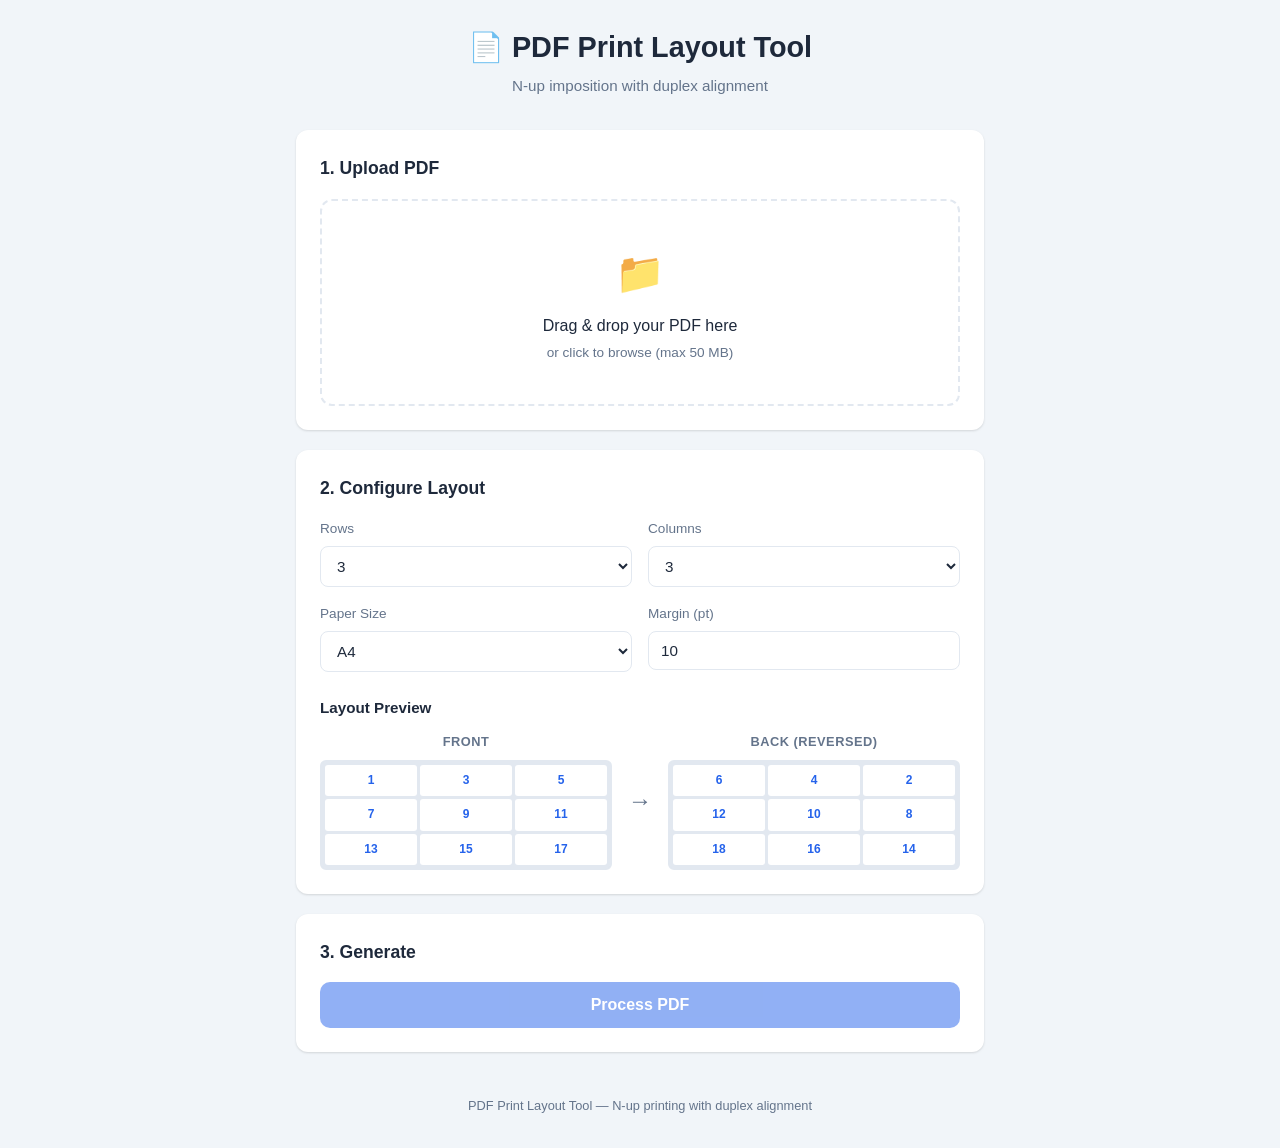
==== templates/index.html @ def8a6ed "init" ====
<!DOCTYPE html>
<html lang="en">
<head>
    <meta charset="UTF-8">
    <meta name="viewport" content="width=device-width, initial-scale=1.0">
    <title>PDF Print Layout Tool</title>
    <link rel="stylesheet" href="/static/css/style.css">
</head>
<body>
    <div class="container">
        <header>
            <h1>📄 PDF Print Layout Tool</h1>
            <p class="subtitle">N-up imposition with duplex alignment</p>
        </header>

        <main>
            <!-- Upload Section -->
            <section class="card">
                <h2>1. Upload PDF</h2>
                <div class="upload-zone" id="uploadZone">
                    <div class="upload-icon">📁</div>
                    <p>Drag & drop your PDF here</p>
                    <p class="upload-hint">or click to browse (max 50 MB)</p>
                    <input type="file" id="fileInput" accept=".pdf" hidden>
                </div>
                <div class="file-info" id="fileInfo" style="display: none;">
                    <span id="fileName"></span>
                    <button class="btn-remove" id="removeFile">✕</button>
                </div>
            </section>

            <!-- Settings Section -->
            <section class="card">
                <h2>2. Configure Layout</h2>
                <div class="settings-grid">
                    <div class="setting">
                        <label for="gridRows">Rows</label>
                        <select id="gridRows">
                            <option value="2">2</option>
                            <option value="3" selected>3</option>
                            <option value="4">4</option>
                            <option value="5">5</option>
                        </select>
                    </div>
                    <div class="setting">
                        <label for="gridCols">Columns</label>
                        <select id="gridCols">
                            <option value="2">2</option>
                            <option value="3" selected>3</option>
                            <option value="4">4</option>
                            <option value="5">5</option>
                        </select>
                    </div>
                    <div class="setting">
                        <label for="paperSize">Paper Size</label>
                        <select id="paperSize">
                            <option value="A4" selected>A4</option>
                            <option value="Letter">Letter</option>
                            <option value="A3">A3</option>
                            <option value="Legal">Legal</option>
                        </select>
                    </div>
                    <div class="setting">
                        <label for="margin">Margin (pt)</label>
                        <input type="number" id="margin" value="10" min="0" max="100" step="1">
                    </div>
                </div>

                <!-- Grid Preview -->
                <div class="grid-preview-section">
                    <h3>Layout Preview</h3>
                    <div class="preview-container">
                        <div class="preview-sheet">
                            <div class="preview-label">Front</div>
                            <div class="preview-grid" id="previewFront"></div>
                        </div>
                        <div class="preview-arrow">→</div>
                        <div class="preview-sheet">
                            <div class="preview-label">Back (reversed)</div>
                            <div class="preview-grid" id="previewBack"></div>
                        </div>
                    </div>
                </div>
            </section>

            <!-- Process Section -->
            <section class="card">
                <h2>3. Generate</h2>
                <button class="btn-primary" id="processBtn" disabled>
                    Process PDF
                </button>
                <div class="progress-container" id="progressContainer" style="display: none;">
                    <div class="progress-bar">
                        <div class="progress-fill" id="progressFill"></div>
                    </div>
                    <p class="progress-text" id="progressText">Processing...</p>
                </div>
            </section>

            <!-- Result Section -->
            <section class="card" id="resultSection" style="display: none;">
                <h2>4. Download</h2>
                <div class="result-info">
                    <p>Total sheets: <strong id="resultSheets"></strong></p>
                    <p>Output pages: <strong id="resultPages"></strong></p>
                </div>
                <a class="btn-download" id="downloadBtn" href="#">
                    ⬇ Download Imposed PDF
                </a>
            </section>
        </main>

        <footer>
            <p>PDF Print Layout Tool — N-up printing with duplex alignment</p>
        </footer>
    </div>

    <script src="/static/js/app.js"></script>
</body>
</html>
---- static/css/style.css ----
/* === Base Reset & Variables === */
*, *::before, *::after {
    box-sizing: border-box;
    margin: 0;
    padding: 0;
}

:root {
    --primary: #2563eb;
    --primary-hover: #1d4ed8;
    --success: #16a34a;
    --danger: #dc2626;
    --bg: #f1f5f9;
    --card-bg: #ffffff;
    --text: #1e293b;
    --text-muted: #64748b;
    --border: #e2e8f0;
    --radius: 12px;
    --shadow: 0 1px 3px rgba(0,0,0,0.08), 0 1px 2px rgba(0,0,0,0.06);
}

body {
    font-family: -apple-system, BlinkMacSystemFont, 'Segoe UI', Roboto, sans-serif;
    background: var(--bg);
    color: var(--text);
    line-height: 1.6;
    min-height: 100vh;
}

/* === Layout === */
.container {
    max-width: 720px;
    margin: 0 auto;
    padding: 24px 16px;
}

header {
    text-align: center;
    margin-bottom: 32px;
}

header h1 {
    font-size: 1.8rem;
    font-weight: 700;
    margin-bottom: 4px;
}

.subtitle {
    color: var(--text-muted);
    font-size: 0.95rem;
}

/* === Cards === */
.card {
    background: var(--card-bg);
    border-radius: var(--radius);
    box-shadow: var(--shadow);
    padding: 24px;
    margin-bottom: 20px;
}

.card h2 {
    font-size: 1.1rem;
    font-weight: 600;
    margin-bottom: 16px;
    color: var(--text);
}

/* === Upload Zone === */
.upload-zone {
    border: 2px dashed var(--border);
    border-radius: var(--radius);
    padding: 40px 20px;
    text-align: center;
    cursor: pointer;
    transition: border-color 0.2s, background 0.2s;
}

.upload-zone:hover,
.upload-zone.drag-over {
    border-color: var(--primary);
    background: #eff6ff;
}

.upload-icon {
    font-size: 2.5rem;
    margin-bottom: 8px;
}

.upload-hint {
    color: var(--text-muted);
    font-size: 0.85rem;
    margin-top: 4px;
}

.file-info {
    display: flex;
    align-items: center;
    justify-content: space-between;
    padding: 12px 16px;
    background: #f0fdf4;
    border-radius: 8px;
    border: 1px solid #bbf7d0;
    margin-top: 12px;
}

.file-info span {
    font-weight: 500;
    color: var(--success);
}

.btn-remove {
    background: none;
    border: none;
    color: var(--danger);
    cursor: pointer;
    font-size: 1.2rem;
    padding: 4px 8px;
    border-radius: 4px;
}

.btn-remove:hover {
    background: #fef2f2;
}

/* === Settings === */
.settings-grid {
    display: grid;
    grid-template-columns: 1fr 1fr;
    gap: 16px;
}

.setting label {
    display: block;
    font-size: 0.85rem;
    font-weight: 500;
    color: var(--text-muted);
    margin-bottom: 6px;
}

.setting select,
.setting input {
    width: 100%;
    padding: 10px 12px;
    border: 1px solid var(--border);
    border-radius: 8px;
    font-size: 0.95rem;
    background: var(--card-bg);
    color: var(--text);
}

.setting select:focus,
.setting input:focus {
    outline: none;
    border-color: var(--primary);
    box-shadow: 0 0 0 3px rgba(37, 99, 235, 0.1);
}

/* === Grid Preview === */
.grid-preview-section {
    margin-top: 24px;
}

.grid-preview-section h3 {
    font-size: 0.95rem;
    font-weight: 600;
    margin-bottom: 12px;
}

.preview-container {
    display: flex;
    align-items: center;
    justify-content: center;
    gap: 16px;
    flex-wrap: wrap;
}

.preview-sheet {
    flex: 1;
    min-width: 200px;
}

.preview-label {
    text-align: center;
    font-size: 0.8rem;
    font-weight: 600;
    color: var(--text-muted);
    margin-bottom: 8px;
    text-transform: uppercase;
    letter-spacing: 0.5px;
}

.preview-grid {
    display: grid;
    gap: 3px;
    background: var(--border);
    border: 2px solid var(--border);
    border-radius: 6px;
    padding: 3px;
}

.preview-cell {
    background: var(--card-bg);
    padding: 6px 4px;
    text-align: center;
    font-size: 0.75rem;
    font-weight: 600;
    color: var(--primary);
    border-radius: 3px;
    min-height: 28px;
    display: flex;
    align-items: center;
    justify-content: center;
}

.preview-cell.blank {
    color: var(--text-muted);
    background: #f8fafc;
}

.preview-arrow {
    font-size: 1.5rem;
    color: var(--text-muted);
    font-weight: 700;
}

/* === Buttons === */
.btn-primary {
    display: block;
    width: 100%;
    padding: 14px;
    background: var(--primary);
    color: white;
    border: none;
    border-radius: 10px;
    font-size: 1rem;
    font-weight: 600;
    cursor: pointer;
    transition: background 0.2s, transform 0.1s;
}

.btn-primary:hover:not(:disabled) {
    background: var(--primary-hover);
    transform: translateY(-1px);
}

.btn-primary:disabled {
    opacity: 0.5;
    cursor: not-allowed;
}

.btn-download {
    display: block;
    width: 100%;
    padding: 14px;
    background: var(--success);
    color: white;
    border: none;
    border-radius: 10px;
    font-size: 1rem;
    font-weight: 600;
    text-align: center;
    text-decoration: none;
    transition: background 0.2s;
}

.btn-download:hover {
    background: #15803d;
}

/* === Progress === */
.progress-container {
    margin-top: 16px;
}

.progress-bar {
    height: 6px;
    background: var(--border);
    border-radius: 3px;
    overflow: hidden;
}

.progress-fill {
    height: 100%;
    background: var(--primary);
    border-radius: 3px;
    width: 0%;
    transition: width 0.3s;
}

.progress-text {
    text-align: center;
    font-size: 0.85rem;
    color: var(--text-muted);
    margin-top: 8px;
}

/* === Result === */
.result-info {
    display: flex;
    gap: 24px;
    margin-bottom: 16px;
    color: var(--text-muted);
    font-size: 0.9rem;
}

.result-info strong {
    color: var(--text);
}

/* === Footer === */
footer {
    text-align: center;
    padding: 24px 0 8px;
    color: var(--text-muted);
    font-size: 0.8rem;
}

/* === Responsive === */
@media (max-width: 500px) {
    .settings-grid {
        grid-template-columns: 1fr;
    }

    .preview-container {
        flex-direction: column;
    }

    .preview-arrow {
        transform: rotate(90deg);
    }
}
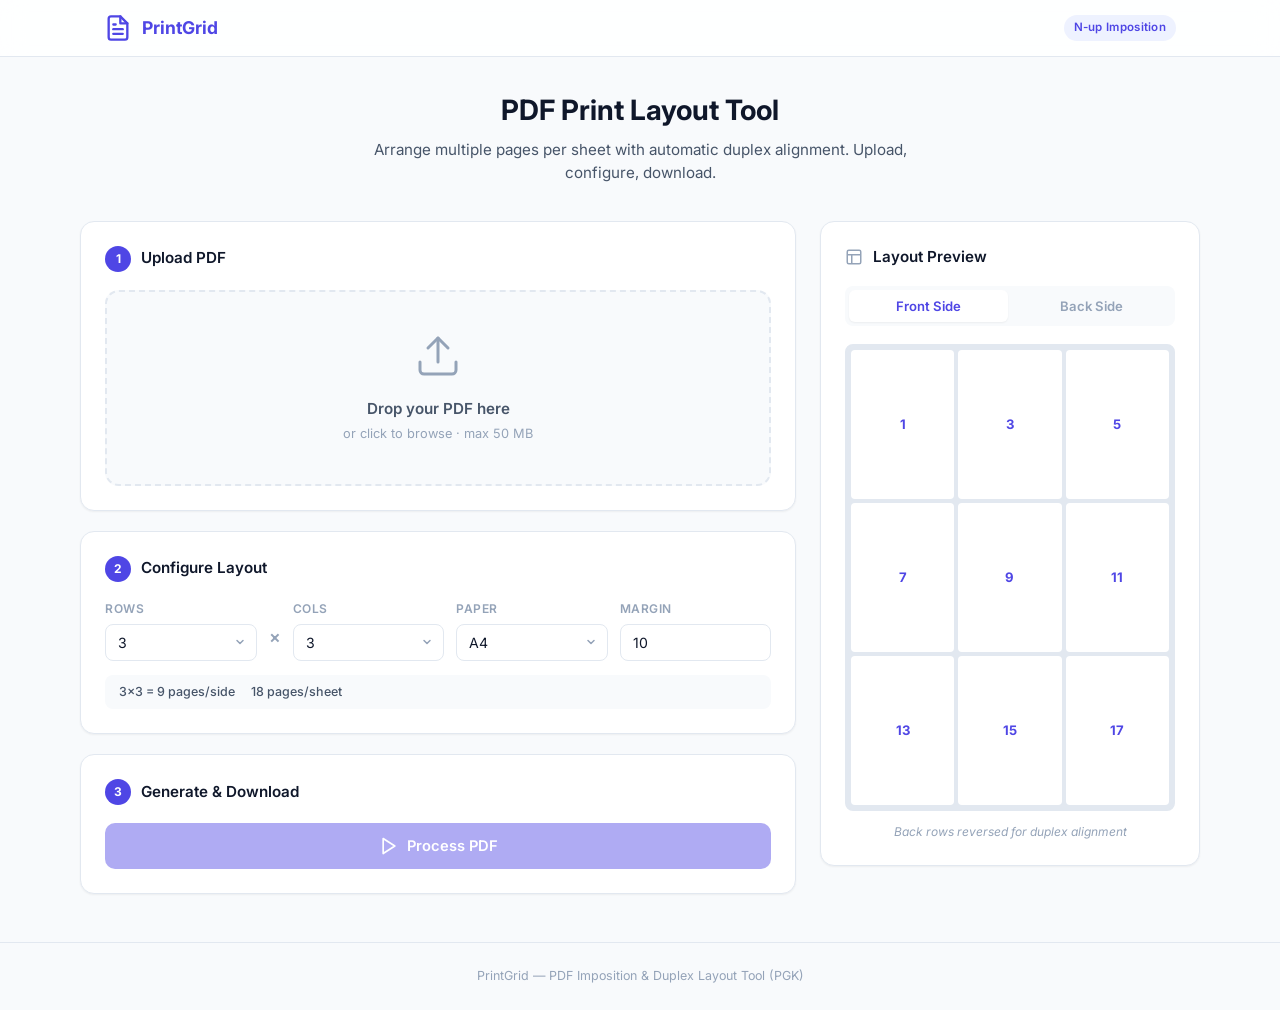
==== commit 867ca409: "init" ====
--- a/templates/index.html
+++ b/templates/index.html
@@ -3,115 +3,165 @@
 <head>
     <meta charset="UTF-8">
     <meta name="viewport" content="width=device-width, initial-scale=1.0">
-    <title>PDF Print Layout Tool</title>
+    <title>PrintGrid — PDF Imposition Tool</title>
+    <link rel="preconnect" href="https://fonts.googleapis.com">
+    <link rel="preconnect" href="https://fonts.gstatic.com" crossorigin>
+    <link href="https://fonts.googleapis.com/css2?family=Inter:wght@400;500;600;700&display=swap" rel="stylesheet">
     <link rel="stylesheet" href="/static/css/style.css">
 </head>
 <body>
-    <div class="container">
-        <header>
-            <h1>📄 PDF Print Layout Tool</h1>
-            <p class="subtitle">N-up imposition with duplex alignment</p>
-        </header>
+    <div class="app">
+        <!-- Navbar -->
+        <nav class="navbar">
+            <div class="nav-inner">
+                <div class="logo">
+                    <svg width="28" height="28" viewBox="0 0 24 24" fill="none" stroke="currentColor" stroke-width="2" stroke-linecap="round" stroke-linejoin="round"><path d="M14 2H6a2 2 0 0 0-2 2v16a2 2 0 0 0 2 2h12a2 2 0 0 0 2-2V8z"/><polyline points="14 2 14 8 20 8"/><line x1="16" y1="13" x2="8" y2="13"/><line x1="16" y1="17" x2="8" y2="17"/><polyline points="10 9 9 9 8 9"/></svg>
+                    <span>PrintGrid</span>
+                </div>
+                <div class="nav-badge">N-up Imposition</div>
+            </div>
+        </nav>
 
-        <main>
-            <!-- Upload Section -->
-            <section class="card">
-                <h2>1. Upload PDF</h2>
-                <div class="upload-zone" id="uploadZone">
-                    <div class="upload-icon">📁</div>
-                    <p>Drag & drop your PDF here</p>
-                    <p class="upload-hint">or click to browse (max 50 MB)</p>
-                    <input type="file" id="fileInput" accept=".pdf" hidden>
-                </div>
-                <div class="file-info" id="fileInfo" style="display: none;">
-                    <span id="fileName"></span>
-                    <button class="btn-remove" id="removeFile">✕</button>
-                </div>
-            </section>
+        <main class="main">
+            <div class="container">
+                <!-- Hero -->
+                <section class="hero">
+                    <h1>PDF Print Layout Tool</h1>
+                    <p>Arrange multiple pages per sheet with automatic duplex alignment. Upload, configure, download.</p>
+                </section>
 
-            <!-- Settings Section -->
-            <section class="card">
-                <h2>2. Configure Layout</h2>
-                <div class="settings-grid">
-                    <div class="setting">
-                        <label for="gridRows">Rows</label>
-                        <select id="gridRows">
-                            <option value="2">2</option>
-                            <option value="3" selected>3</option>
-                            <option value="4">4</option>
-                            <option value="5">5</option>
-                        </select>
+                <div class="workspace">
+                    <!-- Left Column: Upload + Settings -->
+                    <div class="col-left">
+                        <!-- Upload Card -->
+                        <div class="card" id="uploadCard">
+                            <div class="card-header">
+                                <div class="step-badge">1</div>
+                                <h2>Upload PDF</h2>
+                            </div>
+                            <div class="upload-zone" id="uploadZone">
+                                <svg class="upload-icon" width="48" height="48" viewBox="0 0 24 24" fill="none" stroke="currentColor" stroke-width="1.5" stroke-linecap="round" stroke-linejoin="round"><path d="M21 15v4a2 2 0 0 1-2 2H5a2 2 0 0 1-2-2v-4"/><polyline points="17 8 12 3 7 8"/><line x1="12" y1="3" x2="12" y2="15"/></svg>
+                                <p class="upload-title">Drop your PDF here</p>
+                                <p class="upload-hint">or click to browse &middot; max 50 MB</p>
+                                <input type="file" id="fileInput" accept=".pdf" hidden>
+                            </div>
+                            <div class="file-pill" id="fileInfo" style="display:none;">
+                                <svg width="18" height="18" viewBox="0 0 24 24" fill="none" stroke="currentColor" stroke-width="2"><path d="M14 2H6a2 2 0 0 0-2 2v16a2 2 0 0 0 2 2h12a2 2 0 0 0 2-2V8z"/><polyline points="14 2 14 8 20 8"/></svg>
+                                <span id="fileName"></span>
+                                <button class="pill-remove" id="removeFile" title="Remove file">
+                                    <svg width="16" height="16" viewBox="0 0 24 24" fill="none" stroke="currentColor" stroke-width="2"><line x1="18" y1="6" x2="6" y2="18"/><line x1="6" y1="6" x2="18" y2="18"/></svg>
+                                </button>
+                            </div>
+                        </div>
+
+                        <!-- Settings Card -->
+                        <div class="card">
+                            <div class="card-header">
+                                <div class="step-badge">2</div>
+                                <h2>Configure Layout</h2>
+                            </div>
+                            <div class="settings-row">
+                                <div class="field">
+                                    <label for="gridRows">Rows</label>
+                                    <select id="gridRows">
+                                        <option value="1">1</option>
+                                        <option value="2">2</option>
+                                        <option value="3" selected>3</option>
+                                        <option value="4">4</option>
+                                        <option value="5">5</option>
+                                    </select>
+                                </div>
+                                <div class="field-sep">&times;</div>
+                                <div class="field">
+                                    <label for="gridCols">Cols</label>
+                                    <select id="gridCols">
+                                        <option value="1">1</option>
+                                        <option value="2">2</option>
+                                        <option value="3" selected>3</option>
+                                        <option value="4">4</option>
+                                        <option value="5">5</option>
+                                    </select>
+                                </div>
+                                <div class="field">
+                                    <label for="paperSize">Paper</label>
+                                    <select id="paperSize">
+                                        <option value="A4" selected>A4</option>
+                                        <option value="Letter">Letter</option>
+                                        <option value="A3">A3</option>
+                                        <option value="Legal">Legal</option>
+                                    </select>
+                                </div>
+                                <div class="field">
+                                    <label for="margin">Margin</label>
+                                    <input type="number" id="margin" value="10" min="0" max="100" step="1">
+                                </div>
+                            </div>
+                            <div class="info-strip" id="infoStrip">
+                                <span id="infoSlots"></span>
+                                <span id="infoPagesPerSheet"></span>
+                            </div>
+                        </div>
+
+                        <!-- Action Card -->
+                        <div class="card">
+                            <div class="card-header">
+                                <div class="step-badge">3</div>
+                                <h2>Generate &amp; Download</h2>
+                            </div>
+                            <button class="btn-process" id="processBtn" disabled>
+                                <svg width="20" height="20" viewBox="0 0 24 24" fill="none" stroke="currentColor" stroke-width="2" stroke-linecap="round" stroke-linejoin="round"><polygon points="5 3 19 12 5 21 5 3"/></svg>
+                                <span>Process PDF</span>
+                            </button>
+                            <div class="progress-bar-container" id="progressContainer" style="display:none;">
+                                <div class="progress-track">
+                                    <div class="progress-fill" id="progressFill"></div>
+                                </div>
+                                <span class="progress-label" id="progressText">Uploading...</span>
+                            </div>
+                            <!-- Result -->
+                            <div class="result-panel" id="resultSection" style="display:none;">
+                                <div class="result-stats">
+                                    <div class="stat">
+                                        <span class="stat-value" id="resultSheets">0</span>
+                                        <span class="stat-label">Sheets</span>
+                                    </div>
+                                    <div class="stat">
+                                        <span class="stat-value" id="resultPages">0</span>
+                                        <span class="stat-label">Pages</span>
+                                    </div>
+                                </div>
+                                <a class="btn-download" id="downloadBtn" href="#">
+                                    <svg width="20" height="20" viewBox="0 0 24 24" fill="none" stroke="currentColor" stroke-width="2" stroke-linecap="round" stroke-linejoin="round"><path d="M21 15v4a2 2 0 0 1-2 2H5a2 2 0 0 1-2-2v-4"/><polyline points="7 10 12 15 17 10"/><line x1="12" y1="15" x2="12" y2="3"/></svg>
+                                    <span>Download Imposed PDF</span>
+                                </a>
+                            </div>
+                        </div>
                     </div>
-                    <div class="setting">
-                        <label for="gridCols">Columns</label>
-                        <select id="gridCols">
-                            <option value="2">2</option>
-                            <option value="3" selected>3</option>
-                            <option value="4">4</option>
-                            <option value="5">5</option>
-                        </select>
-                    </div>
-                    <div class="setting">
-                        <label for="paperSize">Paper Size</label>
-                        <select id="paperSize">
-                            <option value="A4" selected>A4</option>
-                            <option value="Letter">Letter</option>
-                            <option value="A3">A3</option>
-                            <option value="Legal">Legal</option>
-                        </select>
-                    </div>
-                    <div class="setting">
-                        <label for="margin">Margin (pt)</label>
-                        <input type="number" id="margin" value="10" min="0" max="100" step="1">
-                    </div>
-                </div>
 
-                <!-- Grid Preview -->
-                <div class="grid-preview-section">
-                    <h3>Layout Preview</h3>
-                    <div class="preview-container">
-                        <div class="preview-sheet">
-                            <div class="preview-label">Front</div>
-                            <div class="preview-grid" id="previewFront"></div>
-                        </div>
-                        <div class="preview-arrow">→</div>
-                        <div class="preview-sheet">
-                            <div class="preview-label">Back (reversed)</div>
-                            <div class="preview-grid" id="previewBack"></div>
+                    <!-- Right Column: Live Preview -->
+                    <div class="col-right">
+                        <div class="card preview-card">
+                            <div class="card-header">
+                                <svg width="18" height="18" viewBox="0 0 24 24" fill="none" stroke="currentColor" stroke-width="2"><rect x="3" y="3" width="18" height="18" rx="2" ry="2"/><line x1="3" y1="9" x2="21" y2="9"/><line x1="9" y1="21" x2="9" y2="9"/></svg>
+                                <h2>Layout Preview</h2>
+                            </div>
+                            <div class="preview-tabs">
+                                <button class="preview-tab active" data-side="front">Front Side</button>
+                                <button class="preview-tab" data-side="back">Back Side</button>
+                            </div>
+                            <div class="preview-stage">
+                                <div class="preview-page" id="previewFront"></div>
+                                <div class="preview-page" id="previewBack" style="display:none;"></div>
+                            </div>
+                            <p class="preview-caption" id="previewCaption">Back rows reversed for duplex alignment</p>
                         </div>
                     </div>
                 </div>
-            </section>
-
-            <!-- Process Section -->
-            <section class="card">
-                <h2>3. Generate</h2>
-                <button class="btn-primary" id="processBtn" disabled>
-                    Process PDF
-                </button>
-                <div class="progress-container" id="progressContainer" style="display: none;">
-                    <div class="progress-bar">
-                        <div class="progress-fill" id="progressFill"></div>
-                    </div>
-                    <p class="progress-text" id="progressText">Processing...</p>
-                </div>
-            </section>
-
-            <!-- Result Section -->
-            <section class="card" id="resultSection" style="display: none;">
-                <h2>4. Download</h2>
-                <div class="result-info">
-                    <p>Total sheets: <strong id="resultSheets"></strong></p>
-                    <p>Output pages: <strong id="resultPages"></strong></p>
-                </div>
-                <a class="btn-download" id="downloadBtn" href="#">
-                    ⬇ Download Imposed PDF
-                </a>
-            </section>
+            </div>
         </main>
 
-        <footer>
-            <p>PDF Print Layout Tool — N-up printing with duplex alignment</p>
+        <footer class="footer">
+            <p>PrintGrid &mdash; PDF Imposition &amp; Duplex Layout Tool (PGK)</p>
         </footer>
     </div>
 
--- a/static/css/style.css
+++ b/static/css/style.css
@@ -1,69 +1,134 @@
-/* === Base Reset & Variables === */
-*, *::before, *::after {
-    box-sizing: border-box;
-    margin: 0;
-    padding: 0;
-}
+/* === Reset & Variables === */
+*, *::before, *::after { box-sizing: border-box; margin: 0; padding: 0; }
 
 :root {
-    --primary: #2563eb;
-    --primary-hover: #1d4ed8;
-    --success: #16a34a;
-    --danger: #dc2626;
-    --bg: #f1f5f9;
-    --card-bg: #ffffff;
-    --text: #1e293b;
-    --text-muted: #64748b;
+    --font: 'Inter', -apple-system, BlinkMacSystemFont, 'Segoe UI', sans-serif;
+    --primary: #4f46e5;
+    --primary-light: #818cf8;
+    --primary-bg: #eef2ff;
+    --success: #059669;
+    --success-bg: #ecfdf5;
+    --danger: #ef4444;
+    --bg: #f8fafc;
+    --surface: #ffffff;
+    --text: #0f172a;
+    --text-secondary: #475569;
+    --text-muted: #94a3b8;
     --border: #e2e8f0;
-    --radius: 12px;
-    --shadow: 0 1px 3px rgba(0,0,0,0.08), 0 1px 2px rgba(0,0,0,0.06);
+    --border-focus: #4f46e5;
+    --radius: 14px;
+    --radius-sm: 8px;
+    --shadow-sm: 0 1px 2px rgba(0,0,0,.05);
+    --shadow: 0 1px 3px rgba(0,0,0,.06), 0 4px 12px rgba(0,0,0,.04);
+    --shadow-lg: 0 4px 6px rgba(0,0,0,.04), 0 10px 24px rgba(0,0,0,.06);
+    --transition: 150ms cubic-bezier(.4,0,.2,1);
 }
 
 body {
-    font-family: -apple-system, BlinkMacSystemFont, 'Segoe UI', Roboto, sans-serif;
+    font-family: var(--font);
     background: var(--bg);
     color: var(--text);
-    line-height: 1.6;
+    line-height: 1.5;
     min-height: 100vh;
+    -webkit-font-smoothing: antialiased;
+}
+
+/* === Navbar === */
+.navbar {
+    background: var(--surface);
+    border-bottom: 1px solid var(--border);
+    position: sticky;
+    top: 0;
+    z-index: 100;
+    backdrop-filter: blur(12px);
+    background: rgba(255,255,255,.85);
+}
+
+.nav-inner {
+    max-width: 1120px;
+    margin: 0 auto;
+    padding: 0 24px;
+    height: 56px;
+    display: flex;
+    align-items: center;
+    justify-content: space-between;
+}
+
+.logo {
+    display: flex;
+    align-items: center;
+    gap: 10px;
+    font-weight: 700;
+    font-size: 1.1rem;
+    color: var(--primary);
+}
+
+.logo svg { flex-shrink: 0; }
+
+.nav-badge {
+    font-size: 0.72rem;
+    font-weight: 600;
+    color: var(--primary);
+    background: var(--primary-bg);
+    padding: 4px 10px;
+    border-radius: 20px;
+    letter-spacing: .3px;
 }
 
 /* === Layout === */
-.container {
-    max-width: 720px;
-    margin: 0 auto;
-    padding: 24px 16px;
-}
-
-header {
-    text-align: center;
-    margin-bottom: 32px;
-}
-
-header h1 {
-    font-size: 1.8rem;
-    font-weight: 700;
-    margin-bottom: 4px;
-}
-
-.subtitle {
-    color: var(--text-muted);
-    font-size: 0.95rem;
-}
+.main { padding: 32px 24px 48px; }
+
+.container { max-width: 1120px; margin: 0 auto; }
+
+.hero { text-align: center; margin-bottom: 36px; }
+.hero h1 { font-size: 1.75rem; font-weight: 700; color: var(--text); margin-bottom: 8px; }
+.hero p { color: var(--text-secondary); font-size: 0.95rem; max-width: 540px; margin: 0 auto; }
+
+.workspace {
+    display: grid;
+    grid-template-columns: 1fr 380px;
+    gap: 24px;
+    align-items: start;
+}
+
+.col-left { display: flex; flex-direction: column; gap: 20px; }
 
 /* === Cards === */
 .card {
-    background: var(--card-bg);
+    background: var(--surface);
+    border: 1px solid var(--border);
     border-radius: var(--radius);
-    box-shadow: var(--shadow);
     padding: 24px;
-    margin-bottom: 20px;
-}
-
-.card h2 {
-    font-size: 1.1rem;
-    font-weight: 600;
-    margin-bottom: 16px;
+    box-shadow: var(--shadow-sm);
+    transition: box-shadow var(--transition);
+}
+
+.card:hover { box-shadow: var(--shadow); }
+
+.card-header {
+    display: flex;
+    align-items: center;
+    gap: 10px;
+    margin-bottom: 18px;
+}
+
+.card-header h2 {
+    font-size: 0.95rem;
+    font-weight: 600;
     color: var(--text);
+}
+
+.card-header svg { color: var(--text-muted); }
+
+.step-badge {
+    width: 26px; height: 26px;
+    background: var(--primary);
+    color: white;
+    border-radius: 50%;
+    display: flex; align-items: center; justify-content: center;
+    font-size: 0.75rem;
+    font-weight: 700;
+    flex-shrink: 0;
 }
 
 /* === Upload Zone === */
@@ -73,260 +138,339 @@
     padding: 40px 20px;
     text-align: center;
     cursor: pointer;
-    transition: border-color 0.2s, background 0.2s;
+    transition: all var(--transition);
+    background: var(--bg);
 }
 
 .upload-zone:hover,
 .upload-zone.drag-over {
     border-color: var(--primary);
-    background: #eff6ff;
-}
-
-.upload-icon {
-    font-size: 2.5rem;
-    margin-bottom: 8px;
-}
-
-.upload-hint {
-    color: var(--text-muted);
-    font-size: 0.85rem;
-    margin-top: 4px;
-}
-
-.file-info {
-    display: flex;
-    align-items: center;
-    justify-content: space-between;
-    padding: 12px 16px;
-    background: #f0fdf4;
-    border-radius: 8px;
-    border: 1px solid #bbf7d0;
-    margin-top: 12px;
-}
-
-.file-info span {
+    background: var(--primary-bg);
+}
+
+.upload-zone.drag-over { transform: scale(1.01); }
+
+.upload-icon { color: var(--text-muted); margin-bottom: 12px; transition: color var(--transition); }
+.upload-zone:hover .upload-icon { color: var(--primary); }
+.upload-title { font-weight: 600; font-size: 0.95rem; color: var(--text-secondary); margin-bottom: 4px; }
+.upload-hint { font-size: 0.8rem; color: var(--text-muted); }
+
+.file-pill {
+    display: flex;
+    align-items: center;
+    gap: 10px;
+    padding: 10px 14px;
+    background: var(--success-bg);
+    border: 1px solid #a7f3d0;
+    border-radius: 10px;
+    margin-top: 14px;
+}
+
+.file-pill svg { color: var(--success); flex-shrink: 0; }
+.file-pill span { flex: 1; font-size: 0.87rem; font-weight: 500; color: var(--success); overflow: hidden; text-overflow: ellipsis; white-space: nowrap; }
+
+.pill-remove {
+    background: none; border: none; cursor: pointer; padding: 4px;
+    color: var(--text-muted); border-radius: 6px; display: flex;
+    transition: all var(--transition);
+}
+.pill-remove:hover { background: #fef2f2; color: var(--danger); }
+
+/* === Settings === */
+.settings-row {
+    display: flex;
+    align-items: flex-end;
+    gap: 12px;
+    flex-wrap: wrap;
+}
+
+.field { flex: 1; min-width: 80px; }
+.field label {
+    display: block;
+    font-size: 0.75rem;
+    font-weight: 600;
+    color: var(--text-muted);
+    margin-bottom: 6px;
+    text-transform: uppercase;
+    letter-spacing: .5px;
+}
+
+.field select,
+.field input {
+    width: 100%;
+    padding: 9px 12px;
+    border: 1px solid var(--border);
+    border-radius: var(--radius-sm);
+    font-size: 0.88rem;
+    font-family: var(--font);
+    background: var(--surface);
+    color: var(--text);
+    transition: border-color var(--transition), box-shadow var(--transition);
+    appearance: none;
+    -webkit-appearance: none;
+}
+
+.field select {
+    background-image: url("data:image/svg+xml,%3Csvg width='12' height='12' viewBox='0 0 12 12' fill='none' xmlns='http://www.w3.org/2000/svg'%3E%3Cpath d='M3 4.5L6 7.5L9 4.5' stroke='%2394a3b8' stroke-width='1.5' stroke-linecap='round' stroke-linejoin='round'/%3E%3C/svg%3E");
+    background-repeat: no-repeat;
+    background-position: right 10px center;
+    padding-right: 30px;
+}
+
+.field select:focus,
+.field input:focus {
+    outline: none;
+    border-color: var(--border-focus);
+    box-shadow: 0 0 0 3px rgba(79,70,229,.12);
+}
+
+.field-sep {
+    color: var(--text-muted);
+    font-weight: 600;
+    font-size: 1.1rem;
+    padding-bottom: 10px;
+}
+
+.info-strip {
+    display: flex;
+    gap: 16px;
+    margin-top: 14px;
+    padding: 8px 14px;
+    background: var(--bg);
+    border-radius: var(--radius-sm);
+    font-size: 0.78rem;
+    color: var(--text-secondary);
     font-weight: 500;
-    color: var(--success);
-}
-
-.btn-remove {
-    background: none;
-    border: none;
-    color: var(--danger);
-    cursor: pointer;
-    font-size: 1.2rem;
-    padding: 4px 8px;
-    border-radius: 4px;
-}
-
-.btn-remove:hover {
-    background: #fef2f2;
-}
-
-/* === Settings === */
-.settings-grid {
-    display: grid;
-    grid-template-columns: 1fr 1fr;
-    gap: 16px;
-}
-
-.setting label {
-    display: block;
-    font-size: 0.85rem;
-    font-weight: 500;
-    color: var(--text-muted);
-    margin-bottom: 6px;
-}
-
-.setting select,
-.setting input {
+}
+
+/* === Process Button === */
+.btn-process {
+    display: flex;
+    align-items: center;
+    justify-content: center;
+    gap: 8px;
     width: 100%;
-    padding: 10px 12px;
-    border: 1px solid var(--border);
-    border-radius: 8px;
-    font-size: 0.95rem;
-    background: var(--card-bg);
-    color: var(--text);
-}
-
-.setting select:focus,
-.setting input:focus {
-    outline: none;
-    border-color: var(--primary);
-    box-shadow: 0 0 0 3px rgba(37, 99, 235, 0.1);
-}
-
-/* === Grid Preview === */
-.grid-preview-section {
-    margin-top: 24px;
-}
-
-.grid-preview-section h3 {
-    font-size: 0.95rem;
-    font-weight: 600;
-    margin-bottom: 12px;
-}
-
-.preview-container {
-    display: flex;
-    align-items: center;
-    justify-content: center;
-    gap: 16px;
-    flex-wrap: wrap;
-}
-
-.preview-sheet {
-    flex: 1;
-    min-width: 200px;
-}
-
-.preview-label {
-    text-align: center;
-    font-size: 0.8rem;
-    font-weight: 600;
-    color: var(--text-muted);
-    margin-bottom: 8px;
-    text-transform: uppercase;
-    letter-spacing: 0.5px;
-}
-
-.preview-grid {
-    display: grid;
-    gap: 3px;
-    background: var(--border);
-    border: 2px solid var(--border);
-    border-radius: 6px;
-    padding: 3px;
-}
-
-.preview-cell {
-    background: var(--card-bg);
-    padding: 6px 4px;
-    text-align: center;
-    font-size: 0.75rem;
-    font-weight: 600;
-    color: var(--primary);
-    border-radius: 3px;
-    min-height: 28px;
-    display: flex;
-    align-items: center;
-    justify-content: center;
-}
-
-.preview-cell.blank {
-    color: var(--text-muted);
-    background: #f8fafc;
-}
-
-.preview-arrow {
-    font-size: 1.5rem;
-    color: var(--text-muted);
-    font-weight: 700;
-}
-
-/* === Buttons === */
-.btn-primary {
-    display: block;
-    width: 100%;
-    padding: 14px;
+    padding: 13px;
     background: var(--primary);
     color: white;
     border: none;
     border-radius: 10px;
-    font-size: 1rem;
-    font-weight: 600;
+    font-size: 0.92rem;
+    font-weight: 600;
+    font-family: var(--font);
     cursor: pointer;
-    transition: background 0.2s, transform 0.1s;
-}
-
-.btn-primary:hover:not(:disabled) {
-    background: var(--primary-hover);
+    transition: all var(--transition);
+}
+
+.btn-process:hover:not(:disabled) {
+    background: #4338ca;
+    box-shadow: 0 4px 14px rgba(79,70,229,.35);
     transform: translateY(-1px);
 }
 
-.btn-primary:disabled {
-    opacity: 0.5;
+.btn-process:active:not(:disabled) { transform: translateY(0); }
+
+.btn-process:disabled {
+    opacity: .45;
     cursor: not-allowed;
-}
+    box-shadow: none;
+}
+
+/* === Progress === */
+.progress-bar-container {
+    display: flex;
+    align-items: center;
+    gap: 12px;
+    margin-top: 14px;
+}
+
+.progress-track {
+    flex: 1;
+    height: 6px;
+    background: var(--border);
+    border-radius: 3px;
+    overflow: hidden;
+}
+
+.progress-fill {
+    height: 100%;
+    width: 0%;
+    background: linear-gradient(90deg, var(--primary), var(--primary-light));
+    border-radius: 3px;
+    transition: width .4s ease;
+}
+
+.progress-label {
+    font-size: 0.78rem;
+    font-weight: 500;
+    color: var(--text-muted);
+    white-space: nowrap;
+}
+
+/* === Result === */
+.result-panel { margin-top: 18px; }
+
+.result-stats {
+    display: flex;
+    gap: 24px;
+    margin-bottom: 14px;
+}
+
+.stat { text-align: center; }
+.stat-value { display: block; font-size: 1.5rem; font-weight: 700; color: var(--primary); }
+.stat-label { font-size: 0.72rem; font-weight: 600; color: var(--text-muted); text-transform: uppercase; letter-spacing: .5px; }
 
 .btn-download {
-    display: block;
+    display: flex;
+    align-items: center;
+    justify-content: center;
+    gap: 8px;
     width: 100%;
-    padding: 14px;
+    padding: 13px;
     background: var(--success);
     color: white;
     border: none;
     border-radius: 10px;
-    font-size: 1rem;
-    font-weight: 600;
+    font-size: 0.92rem;
+    font-weight: 600;
+    font-family: var(--font);
+    text-decoration: none;
+    cursor: pointer;
+    transition: all var(--transition);
+}
+
+.btn-download:hover {
+    background: #047857;
+    box-shadow: 0 4px 14px rgba(5,150,105,.3);
+    transform: translateY(-1px);
+}
+
+/* === Preview Card === */
+.preview-card {
+    position: sticky;
+    top: 80px;
+}
+
+.preview-tabs {
+    display: flex;
+    gap: 4px;
+    background: var(--bg);
+    padding: 4px;
+    border-radius: var(--radius-sm);
+    margin-bottom: 18px;
+}
+
+.preview-tab {
+    flex: 1;
+    padding: 8px;
+    border: none;
+    background: none;
+    font-family: var(--font);
+    font-size: 0.82rem;
+    font-weight: 600;
+    color: var(--text-muted);
+    border-radius: 6px;
+    cursor: pointer;
+    transition: all var(--transition);
+}
+
+.preview-tab.active {
+    background: var(--surface);
+    color: var(--primary);
+    box-shadow: var(--shadow-sm);
+}
+
+.preview-tab:hover:not(.active) { color: var(--text-secondary); }
+
+.preview-stage { min-height: 200px; }
+
+.preview-page {
+    display: grid;
+    gap: 4px;
+    background: var(--border);
+    border: 2px solid var(--border);
+    border-radius: var(--radius-sm);
+    padding: 4px;
+    aspect-ratio: 210/297; /* A4 proportions */
+}
+
+.preview-cell {
+    background: var(--surface);
+    display: flex;
+    align-items: center;
+    justify-content: center;
+    font-size: 0.82rem;
+    font-weight: 700;
+    color: var(--primary);
+    border-radius: 4px;
+    transition: all var(--transition);
+    position: relative;
+}
+
+.preview-cell:hover {
+    background: var(--primary-bg);
+    transform: scale(1.04);
+}
+
+.preview-cell.blank {
+    background: var(--bg);
+    color: var(--text-muted);
+}
+
+.preview-caption {
     text-align: center;
-    text-decoration: none;
-    transition: background 0.2s;
-}
-
-.btn-download:hover {
-    background: #15803d;
-}
-
-/* === Progress === */
-.progress-container {
-    margin-top: 16px;
-}
-
-.progress-bar {
-    height: 6px;
-    background: var(--border);
-    border-radius: 3px;
-    overflow: hidden;
-}
-
-.progress-fill {
-    height: 100%;
-    background: var(--primary);
-    border-radius: 3px;
-    width: 0%;
-    transition: width 0.3s;
-}
-
-.progress-text {
+    font-size: 0.75rem;
+    color: var(--text-muted);
+    margin-top: 12px;
+    font-style: italic;
+}
+
+/* === Footer === */
+.footer {
     text-align: center;
-    font-size: 0.85rem;
-    color: var(--text-muted);
-    margin-top: 8px;
-}
-
-/* === Result === */
-.result-info {
-    display: flex;
-    gap: 24px;
-    margin-bottom: 16px;
-    color: var(--text-muted);
-    font-size: 0.9rem;
-}
-
-.result-info strong {
-    color: var(--text);
-}
-
-/* === Footer === */
-footer {
-    text-align: center;
-    padding: 24px 0 8px;
-    color: var(--text-muted);
-    font-size: 0.8rem;
-}
+    padding: 24px;
+    color: var(--text-muted);
+    font-size: 0.78rem;
+    border-top: 1px solid var(--border);
+}
+
+/* === Animations === */
+@keyframes fadeUp {
+    from { opacity: 0; transform: translateY(12px); }
+    to { opacity: 1; transform: translateY(0); }
+}
+
+.card { animation: fadeUp .35s ease both; }
+.col-left .card:nth-child(1) { animation-delay: 0s; }
+.col-left .card:nth-child(2) { animation-delay: .06s; }
+.col-left .card:nth-child(3) { animation-delay: .12s; }
+.col-right .card { animation-delay: .08s; }
+
+@keyframes pulse {
+    0%, 100% { opacity: 1; }
+    50% { opacity: .6; }
+}
+
+.processing .btn-process span { animation: pulse 1.5s ease infinite; }
 
 /* === Responsive === */
-@media (max-width: 500px) {
-    .settings-grid {
+@media (max-width: 800px) {
+    .workspace {
         grid-template-columns: 1fr;
     }
 
-    .preview-container {
-        flex-direction: column;
-    }
-
-    .preview-arrow {
-        transform: rotate(90deg);
-    }
-}
+    .col-right { order: -1; }
+
+    .preview-card { position: static; }
+
+    .settings-row { gap: 8px; }
+    .field { min-width: 70px; }
+}
+
+@media (max-width: 480px) {
+    .main { padding: 20px 12px 32px; }
+    .hero h1 { font-size: 1.4rem; }
+    .settings-row { flex-direction: column; }
+    .field-sep { display: none; }
+    .field { min-width: 100%; }
+}
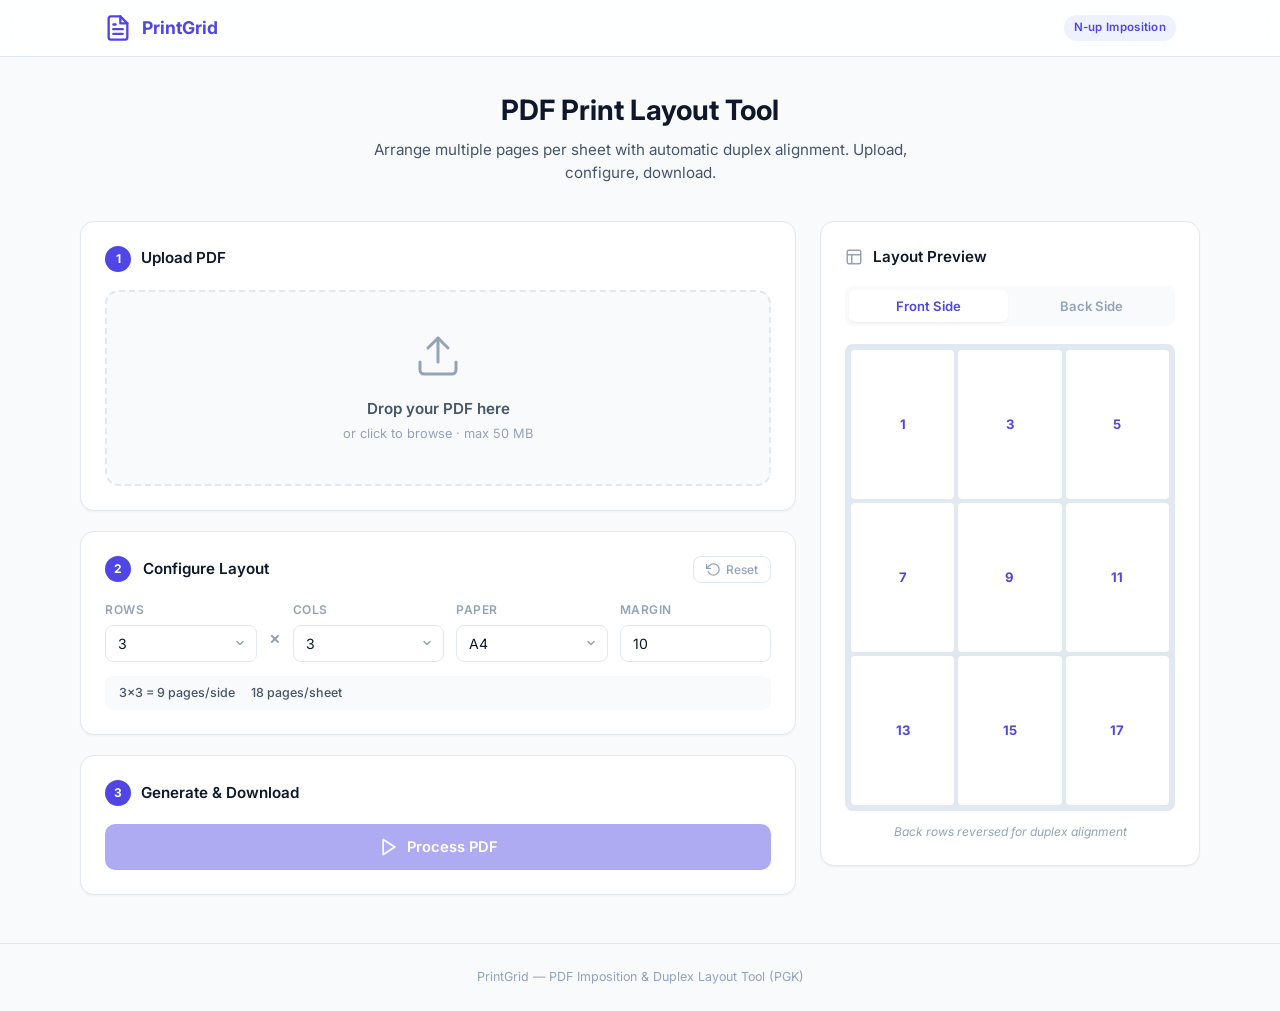
==== commit c032818e: "init" ====
--- a/templates/index.html
+++ b/templates/index.html
@@ -56,9 +56,15 @@
 
                         <!-- Settings Card -->
                         <div class="card">
-                            <div class="card-header">
-                                <div class="step-badge">2</div>
-                                <h2>Configure Layout</h2>
+                            <div class="card-header" style="display:flex; align-items:center; justify-content:space-between;">
+                                <div style="display:flex; align-items:center; gap:12px;">
+                                    <div class="step-badge">2</div>
+                                    <h2>Configure Layout</h2>
+                                </div>
+                                <button class="btn-reset-layout" id="resetLayout" title="Reset to defaults">
+                                    <svg width="15" height="15" viewBox="0 0 24 24" fill="none" stroke="currentColor" stroke-width="2" stroke-linecap="round" stroke-linejoin="round"><polyline points="1 4 1 10 7 10"/><path d="M3.51 15a9 9 0 1 0 2.13-9.36L1 10"/></svg>
+                                    <span>Reset</span>
+                                </button>
                             </div>
                             <div class="settings-row">
                                 <div class="field">
@@ -113,8 +119,13 @@
                                 <span>Process PDF</span>
                             </button>
                             <div class="progress-bar-container" id="progressContainer" style="display:none;">
-                                <div class="progress-track">
-                                    <div class="progress-fill" id="progressFill"></div>
+                                <div class="progress-row">
+                                    <div class="progress-track">
+                                        <div class="progress-fill" id="progressFill"></div>
+                                    </div>
+                                    <button class="btn-cancel" id="cancelBtn" title="Cancel processing">
+                                        <svg width="18" height="18" viewBox="0 0 24 24" fill="none" stroke="currentColor" stroke-width="2.5" stroke-linecap="round" stroke-linejoin="round"><line x1="18" y1="6" x2="6" y2="18"/><line x1="6" y1="6" x2="18" y2="18"/></svg>
+                                    </button>
                                 </div>
                                 <span class="progress-label" id="progressText">Uploading...</span>
                             </div>
--- a/static/css/style.css
+++ b/static/css/style.css
@@ -279,9 +279,15 @@
 /* === Progress === */
 .progress-bar-container {
     display: flex;
-    align-items: center;
-    gap: 12px;
+    flex-direction: column;
+    gap: 6px;
     margin-top: 14px;
+}
+
+.progress-row {
+    display: flex;
+    align-items: center;
+    gap: 10px;
 }
 
 .progress-track {
@@ -298,6 +304,48 @@
     background: linear-gradient(90deg, var(--primary), var(--primary-light));
     border-radius: 3px;
     transition: width .4s ease;
+}
+
+.btn-reset-layout {
+    display: inline-flex;
+    align-items: center;
+    gap: 5px;
+    padding: 5px 12px;
+    border: 1px solid var(--border);
+    border-radius: 8px;
+    background: var(--bg-card);
+    color: var(--text-muted);
+    font-family: var(--font);
+    font-size: .75rem;
+    font-weight: 500;
+    cursor: pointer;
+    transition: all .2s ease;
+}
+
+.btn-reset-layout:hover {
+    color: var(--primary);
+    border-color: var(--primary);
+    background: #eef2ff;
+}
+
+.btn-cancel {
+    display: flex;
+    align-items: center;
+    justify-content: center;
+    width: 30px;
+    height: 30px;
+    border: none;
+    border-radius: 50%;
+    background: var(--bg-card);
+    color: var(--text-muted);
+    cursor: pointer;
+    transition: all .2s ease;
+    flex-shrink: 0;
+}
+
+.btn-cancel:hover {
+    background: #fee2e2;
+    color: #dc2626;
 }
 
 .progress-label {
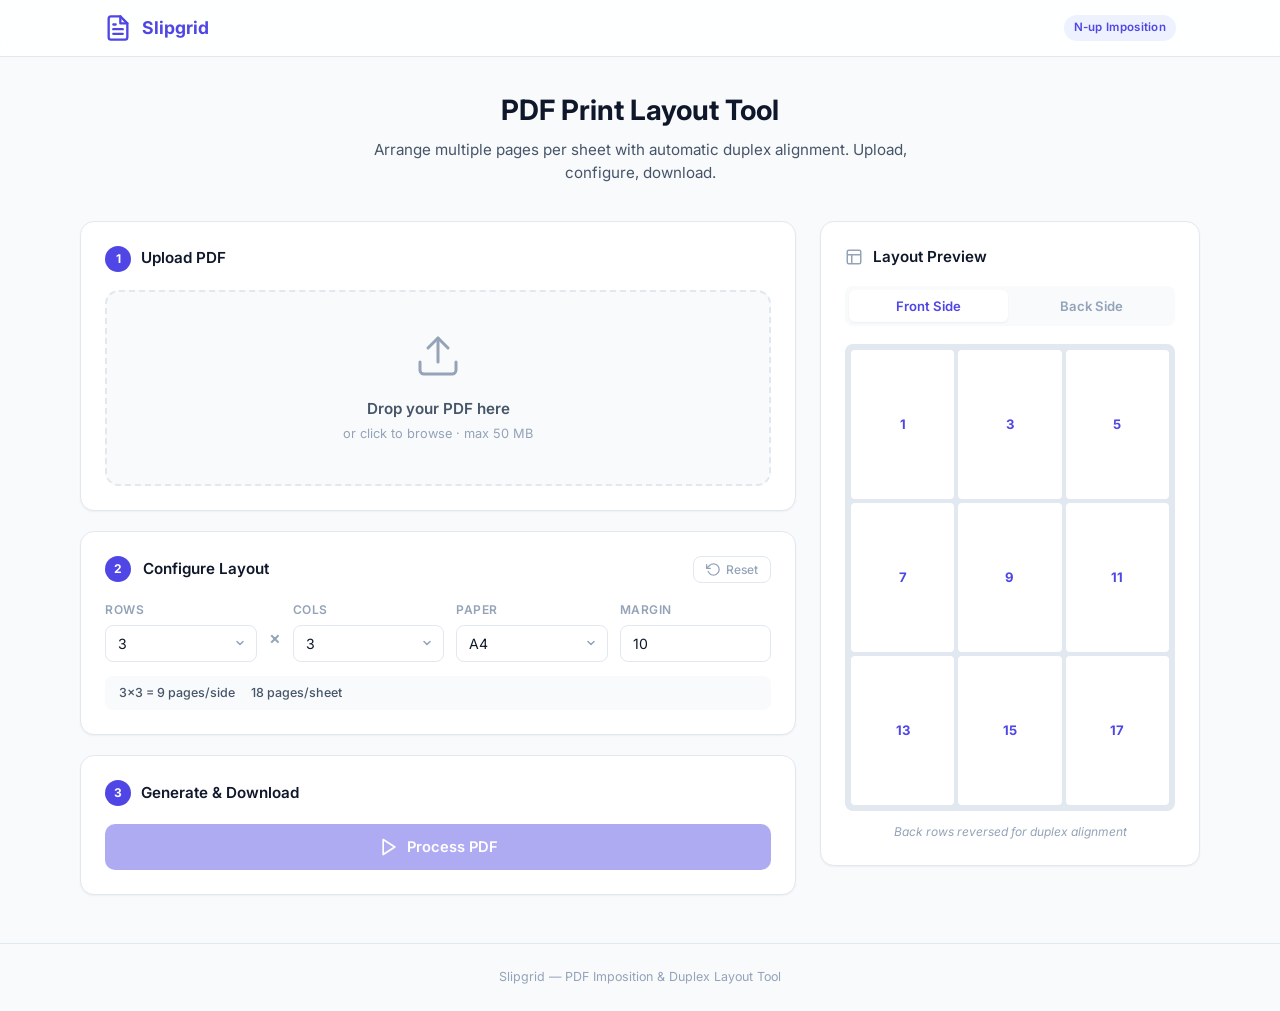
==== commit e6cca8f1: "slipgrid" ====
--- a/templates/index.html
+++ b/templates/index.html
@@ -3,11 +3,13 @@
 <head>
     <meta charset="UTF-8">
     <meta name="viewport" content="width=device-width, initial-scale=1.0">
-    <title>PrintGrid — PDF Imposition Tool</title>
+    <title>Slipgrid — PDF Imposition Tool</title>
     <link rel="preconnect" href="https://fonts.googleapis.com">
     <link rel="preconnect" href="https://fonts.gstatic.com" crossorigin>
     <link href="https://fonts.googleapis.com/css2?family=Inter:wght@400;500;600;700&display=swap" rel="stylesheet">
     <link rel="stylesheet" href="/static/css/style.css">
+    <script async src="https://pagead2.googlesyndication.com/pagead/js/adsbygoogle.js?client=ca-pub-4924359931236069"
+         crossorigin="anonymous"></script>
 </head>
 <body>
     <div class="app">
@@ -16,7 +18,7 @@
             <div class="nav-inner">
                 <div class="logo">
                     <svg width="28" height="28" viewBox="0 0 24 24" fill="none" stroke="currentColor" stroke-width="2" stroke-linecap="round" stroke-linejoin="round"><path d="M14 2H6a2 2 0 0 0-2 2v16a2 2 0 0 0 2 2h12a2 2 0 0 0 2-2V8z"/><polyline points="14 2 14 8 20 8"/><line x1="16" y1="13" x2="8" y2="13"/><line x1="16" y1="17" x2="8" y2="17"/><polyline points="10 9 9 9 8 9"/></svg>
-                    <span>PrintGrid</span>
+                    <span>Slipgrid</span>
                 </div>
                 <div class="nav-badge">N-up Imposition</div>
             </div>
@@ -172,7 +174,7 @@
         </main>
 
         <footer class="footer">
-            <p>PrintGrid &mdash; PDF Imposition &amp; Duplex Layout Tool (PGK)</p>
+            <p>Slipgrid &mdash; PDF Imposition &amp; Duplex Layout Tool</p>
         </footer>
     </div>
 
